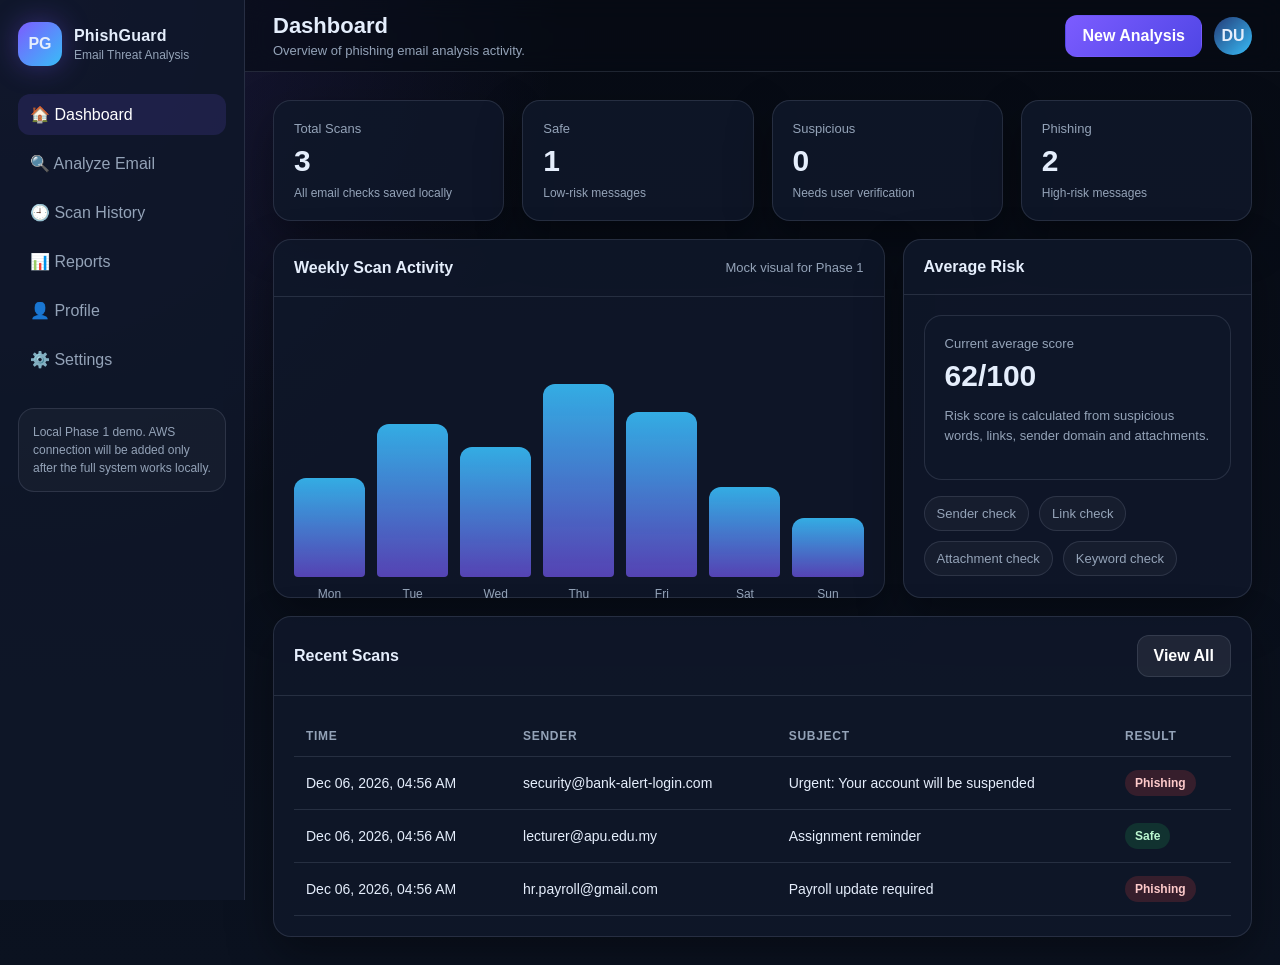
==== wwwroot/pages/index.html @ 2e409d20 "Add gitignore and clean project files" ====
<!doctype html>
<html lang="en">
<head>
  <meta charset="utf-8" />
  <meta name="viewport" content="width=device-width, initial-scale=1" />
  <title>PhishGuard | Dashboard</title>
  <link rel="stylesheet" href="../css/styles.css" />
</head>
<body data-page="dashboard">
  <div class="app-shell">
    <aside class="sidebar">
      <div class="brand">
        <div class="logo">PG</div>
        <div>
          <div class="brand-title">PhishGuard</div>
          <div class="brand-subtitle">Email Threat Analysis</div>
        </div>
      </div>
      <nav class="nav">
        <a href="index.html" data-page="dashboard">🏠 Dashboard</a>
        <a href="analyze.html" data-page="analyze">🔍 Analyze Email</a>
        <a href="scan-history.html" data-page="history">🕘 Scan History</a>
        <a href="reports.html" data-page="reports">📊 Reports</a>
        <a href="profile.html" data-page="profile">👤 Profile</a>
        <a href="settings.html" data-page="settings">⚙️ Settings</a>
      </nav>
      <div class="sidebar-note">Local Phase 1 demo. AWS connection will be added only after the full system works locally.</div>
    </aside>

    <main class="main">
      <header class="topbar">
        <button class="btn mobile-menu" data-mobile-menu>☰</button>
        <div class="page-title">
          <h1>Dashboard</h1>
          <p>Overview of phishing email analysis activity.</p>
        </div>
        <div class="top-actions">
          <a class="btn primary" href="analyze.html">New Analysis</a>
          <div class="avatar">DU</div>
        </div>
      </header>

      <section class="content grid">
        <div class="grid cards">
          <div class="card">
            <div class="label">Total Scans</div>
            <div class="value" id="totalScans">0</div>
            <div class="hint">All email checks saved locally</div>
          </div>
          <div class="card">
            <div class="label">Safe</div>
            <div class="value" id="safeScans">0</div>
            <div class="hint">Low-risk messages</div>
          </div>
          <div class="card">
            <div class="label">Suspicious</div>
            <div class="value" id="suspiciousScans">0</div>
            <div class="hint">Needs user verification</div>
          </div>
          <div class="card">
            <div class="label">Phishing</div>
            <div class="value" id="phishingScans">0</div>
            <div class="hint">High-risk messages</div>
          </div>
        </div>

        <div class="grid two-col">
          <div class="panel">
            <div class="panel-header">
              <h2>Weekly Scan Activity</h2>
              <span class="help-text">Mock visual for Phase 1</span>
            </div>
            <div class="panel-body">
              <div class="mock-chart">
                <div class="bar" style="height: 42%"><span>Mon</span></div>
                <div class="bar" style="height: 65%"><span>Tue</span></div>
                <div class="bar" style="height: 55%"><span>Wed</span></div>
                <div class="bar" style="height: 82%"><span>Thu</span></div>
                <div class="bar" style="height: 70%"><span>Fri</span></div>
                <div class="bar" style="height: 38%"><span>Sat</span></div>
                <div class="bar" style="height: 25%"><span>Sun</span></div>
              </div>
            </div>
          </div>

          <div class="panel">
            <div class="panel-header">
              <h2>Average Risk</h2>
            </div>
            <div class="panel-body">
              <div class="card" style="box-shadow:none">
                <div class="label">Current average score</div>
                <div class="value" id="avgScore">0/100</div>
                <p class="help-text">Risk score is calculated from suspicious words, links, sender domain and attachments.</p>
              </div>
              <div class="pill-row" style="margin-top:16px">
                <span class="check-pill">Sender check</span>
                <span class="check-pill">Link check</span>
                <span class="check-pill">Attachment check</span>
                <span class="check-pill">Keyword check</span>
              </div>
            </div>
          </div>
        </div>

        <div class="panel">
          <div class="panel-header">
            <h2>Recent Scans</h2>
            <a href="scan-history.html" class="btn">View All</a>
          </div>
          <div class="panel-body table-wrap">
            <table>
              <thead>
                <tr>
                  <th>Time</th>
                  <th>Sender</th>
                  <th>Subject</th>
                  <th>Result</th>
                </tr>
              </thead>
              <tbody id="recentScans"></tbody>
            </table>
          </div>
        </div>
      </section>
    </main>
  </div>
  <script src="../js/app.js"></script>
</body>
</html>
---- wwwroot/css/styles.css ----
:root {
  --bg: #070b14;
  --bg-soft: #0b1220;
  --panel: #0f172a;
  --panel-2: #111c31;
  --border: rgba(148, 163, 184, 0.18);
  --text: #e5eefc;
  --muted: #94a3b8;
  --accent: #7c5cff;
  --accent-2: #38bdf8;
  --safe: #22c55e;
  --warning: #f59e0b;
  --danger: #ef4444;
  --shadow: 0 18px 45px rgba(0, 0, 0, 0.35);
}

* {
  box-sizing: border-box;
}

body {
  margin: 0;
  min-height: 100vh;
  font-family: Inter, Segoe UI, Arial, sans-serif;
  background: radial-gradient(circle at top left, rgba(124, 92, 255, 0.18), transparent 35%),
    linear-gradient(180deg, #070b14 0%, #0b1220 100%);
  color: var(--text);
}

a {
  color: inherit;
  text-decoration: none;
}

button,
input,
textarea,
select {
  font-family: inherit;
}

.app-shell {
  display: flex;
  min-height: 100vh;
}

.sidebar {
  width: 245px;
  padding: 22px 18px;
  background: rgba(15, 23, 42, 0.88);
  border-right: 1px solid var(--border);
  position: sticky;
  top: 0;
  height: 100vh;
}

.brand {
  display: flex;
  align-items: center;
  gap: 12px;
  margin-bottom: 28px;
}

.logo {
  width: 44px;
  height: 44px;
  border-radius: 14px;
  background: linear-gradient(135deg, var(--accent), var(--accent-2));
  display: grid;
  place-items: center;
  font-weight: 800;
  box-shadow: 0 0 28px rgba(124, 92, 255, 0.36);
}

.brand-title {
  font-weight: 800;
  letter-spacing: 0.2px;
}

.brand-subtitle {
  color: var(--muted);
  font-size: 12px;
  margin-top: 3px;
}

.nav {
  display: flex;
  flex-direction: column;
  gap: 8px;
}

.nav a {
  display: flex;
  align-items: center;
  gap: 10px;
  color: var(--muted);
  padding: 11px 12px;
  border-radius: 12px;
  transition: 0.18s ease;
}

.nav a:hover,
.nav a.active {
  background: rgba(124, 92, 255, 0.14);
  color: #ffffff;
}

.sidebar-note {
  margin-top: 28px;
  padding: 14px;
  border: 1px solid var(--border);
  border-radius: 16px;
  background: rgba(255, 255, 255, 0.03);
  color: var(--muted);
  font-size: 12px;
  line-height: 1.5;
}

.main {
  flex: 1;
  min-width: 0;
}

.topbar {
  height: 72px;
  padding: 0 28px;
  display: flex;
  align-items: center;
  justify-content: space-between;
  border-bottom: 1px solid var(--border);
  background: rgba(7, 11, 20, 0.56);
  backdrop-filter: blur(12px);
  position: sticky;
  top: 0;
  z-index: 5;
}

.page-title h1 {
  margin: 0;
  font-size: 22px;
}

.page-title p {
  margin: 4px 0 0;
  color: var(--muted);
  font-size: 13px;
}

.top-actions {
  display: flex;
  align-items: center;
  gap: 12px;
}

.avatar {
  width: 38px;
  height: 38px;
  border-radius: 50%;
  background: linear-gradient(135deg, #243b77, #38bdf8);
  display: grid;
  place-items: center;
  font-weight: 800;
}

.content {
  padding: 28px;
}

.btn {
  border: 0;
  border-radius: 12px;
  padding: 11px 16px;
  cursor: pointer;
  font-weight: 700;
  color: #ffffff;
  background: rgba(255, 255, 255, 0.07);
  border: 1px solid var(--border);
  display: inline-flex;
  align-items: center;
  gap: 8px;
}

.btn.primary {
  background: linear-gradient(135deg, var(--accent), #4f46e5);
  border-color: transparent;
}

.btn.danger {
  background: rgba(239, 68, 68, 0.16);
  color: #fecaca;
}

.btn.full {
  width: 100%;
  justify-content: center;
}

.grid {
  display: grid;
  gap: 18px;
}

.cards {
  grid-template-columns: repeat(4, minmax(0, 1fr));
}

.card,
.panel {
  background: rgba(15, 23, 42, 0.88);
  border: 1px solid var(--border);
  border-radius: 18px;
  box-shadow: var(--shadow);
}

.card {
  padding: 20px;
}

.card .label {
  color: var(--muted);
  font-size: 13px;
}

.card .value {
  font-size: 30px;
  font-weight: 800;
  margin-top: 8px;
}

.card .hint {
  color: var(--muted);
  font-size: 12px;
  margin-top: 8px;
}

.panel-header {
  padding: 18px 20px;
  border-bottom: 1px solid var(--border);
  display: flex;
  align-items: center;
  justify-content: space-between;
  gap: 10px;
}

.panel-header h2,
.panel-header h3 {
  margin: 0;
  font-size: 16px;
}

.panel-body {
  padding: 20px;
}

.two-col {
  grid-template-columns: 1.4fr 0.8fr;
}

.three-col {
  grid-template-columns: repeat(3, minmax(0, 1fr));
}

.form-group {
  margin-bottom: 16px;
}

label {
  display: block;
  color: var(--muted);
  margin-bottom: 8px;
  font-size: 13px;
  font-weight: 700;
}

input,
textarea,
select {
  width: 100%;
  color: var(--text);
  background: rgba(255, 255, 255, 0.045);
  border: 1px solid var(--border);
  border-radius: 13px;
  padding: 12px 13px;
  outline: none;
}

textarea {
  min-height: 180px;
  resize: vertical;
}

input:focus,
textarea:focus,
select:focus {
  border-color: rgba(124, 92, 255, 0.7);
  box-shadow: 0 0 0 4px rgba(124, 92, 255, 0.12);
}

.help-text {
  color: var(--muted);
  font-size: 13px;
  line-height: 1.55;
}

.table-wrap {
  overflow-x: auto;
}

table {
  width: 100%;
  border-collapse: collapse;
}

th,
td {
  padding: 13px 12px;
  border-bottom: 1px solid var(--border);
  text-align: left;
  font-size: 14px;
}

th {
  color: var(--muted);
  font-size: 12px;
  text-transform: uppercase;
  letter-spacing: 0.06em;
}

.badge {
  padding: 6px 10px;
  border-radius: 999px;
  font-weight: 800;
  font-size: 12px;
  display: inline-block;
}

.badge.safe {
  color: #bbf7d0;
  background: rgba(34, 197, 94, 0.16);
}

.badge.suspicious {
  color: #fde68a;
  background: rgba(245, 158, 11, 0.16);
}

.badge.phishing,
.badge.danger {
  color: #fecaca;
  background: rgba(239, 68, 68, 0.18);
}

.risk-meter {
  height: 15px;
  background: rgba(255, 255, 255, 0.07);
  border-radius: 999px;
  overflow: hidden;
  border: 1px solid var(--border);
}

.risk-fill {
  height: 100%;
  width: 0%;
  background: linear-gradient(90deg, var(--safe), var(--warning), var(--danger));
  border-radius: 999px;
}

.rule-list {
  padding-left: 20px;
  color: var(--muted);
  line-height: 1.7;
}

.hero {
  min-height: 100vh;
  display: grid;
  place-items: center;
  padding: 32px;
}

.hero-card {
  width: min(1120px, 100%);
  display: grid;
  grid-template-columns: 1.1fr 0.9fr;
  gap: 28px;
  align-items: center;
}

.hero h1 {
  font-size: clamp(36px, 6vw, 64px);
  line-height: 1;
  margin: 0 0 18px;
}

.hero p {
  color: var(--muted);
  font-size: 17px;
  line-height: 1.7;
}

.auth-card {
  width: min(460px, 100%);
  padding: 28px;
}

.auth-wrapper {
  min-height: 100vh;
  display: grid;
  place-items: center;
  padding: 28px;
}

.auth-card h1 {
  margin-top: 0;
}

.alert {
  padding: 12px 14px;
  border-radius: 13px;
  border: 1px solid var(--border);
  background: rgba(255, 255, 255, 0.04);
  color: var(--muted);
  margin-bottom: 16px;
  line-height: 1.5;
}

.mock-chart {
  height: 260px;
  display: flex;
  gap: 12px;
  align-items: end;
  padding-top: 24px;
}

.bar {
  flex: 1;
  min-width: 22px;
  background: linear-gradient(180deg, rgba(56, 189, 248, 0.9), rgba(124, 92, 255, 0.65));
  border-radius: 12px 12px 4px 4px;
  position: relative;
}

.bar span {
  position: absolute;
  bottom: -24px;
  left: 50%;
  transform: translateX(-50%);
  color: var(--muted);
  font-size: 12px;
}

.pill-row {
  display: flex;
  flex-wrap: wrap;
  gap: 10px;
}

.check-pill {
  border: 1px solid var(--border);
  border-radius: 999px;
  padding: 9px 12px;
  color: var(--muted);
  background: rgba(255, 255, 255, 0.035);
  font-size: 13px;
}

.mobile-menu {
  display: none;
}

@media (max-width: 1000px) {
  .cards,
  .three-col,
  .two-col,
  .hero-card {
    grid-template-columns: 1fr;
  }

  .sidebar {
    position: fixed;
    left: -280px;
    z-index: 20;
    transition: left 0.2s ease;
  }

  .sidebar.open {
    left: 0;
  }

  .mobile-menu {
    display: inline-flex;
  }

  .content {
    padding: 18px;
  }

  .topbar {
    padding: 0 18px;
  }
}
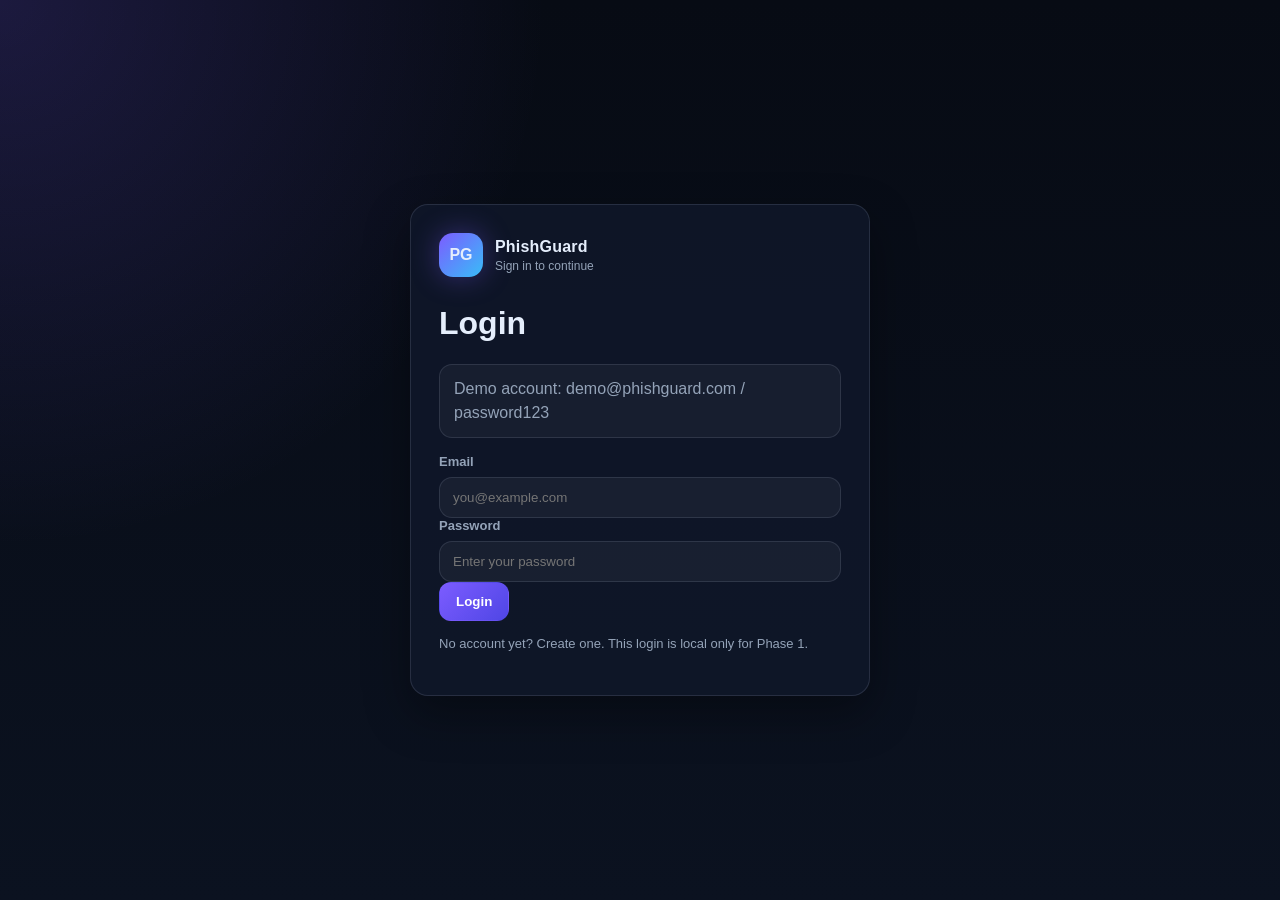
==== commit d9e95dec: "last step before actually hooking to AWS" ====
--- a/wwwroot/pages/index.html
+++ b/wwwroot/pages/index.html
@@ -6,6 +6,7 @@
   <title>PhishGuard | Dashboard</title>
   <link rel="stylesheet" href="../css/styles.css" />
 </head>
+
 <body data-page="dashboard">
   <div class="app-shell">
     <aside class="sidebar">
@@ -16,6 +17,7 @@
           <div class="brand-subtitle">Email Threat Analysis</div>
         </div>
       </div>
+
       <nav class="nav">
         <a href="index.html" data-page="dashboard">🏠 Dashboard</a>
         <a href="analyze.html" data-page="analyze">🔍 Analyze Email</a>
@@ -24,16 +26,22 @@
         <a href="profile.html" data-page="profile">👤 Profile</a>
         <a href="settings.html" data-page="settings">⚙️ Settings</a>
       </nav>
-      <div class="sidebar-note">Local Phase 1 demo. AWS connection will be added only after the full system works locally.</div>
+
+      <div class="sidebar-note">
+        Local development uses MySQL. The final cloud version will connect to Amazon RDS MySQL.
+      </div>
     </aside>
 
     <main class="main">
       <header class="topbar">
         <button class="btn mobile-menu" data-mobile-menu>☰</button>
+        <button class="btn" data-logout>Logout</button>
+
         <div class="page-title">
           <h1>Dashboard</h1>
           <p>Overview of phishing email analysis activity.</p>
         </div>
+
         <div class="top-actions">
           <a class="btn primary" href="analyze.html">New Analysis</a>
           <div class="avatar">DU</div>
@@ -44,22 +52,25 @@
         <div class="grid cards">
           <div class="card">
             <div class="label">Total Scans</div>
-            <div class="value" id="totalScans">0</div>
-            <div class="hint">All email checks saved locally</div>
+            <div class="value" id="statTotal">0</div>
+            <div class="hint">All email checks saved in the backend database</div>
           </div>
+
           <div class="card">
             <div class="label">Safe</div>
-            <div class="value" id="safeScans">0</div>
+            <div class="value" id="statSafe">0</div>
             <div class="hint">Low-risk messages</div>
           </div>
+
           <div class="card">
             <div class="label">Suspicious</div>
-            <div class="value" id="suspiciousScans">0</div>
-            <div class="hint">Needs user verification</div>
+            <div class="value" id="statSuspicious">0</div>
+            <div class="hint">Requires user verification</div>
           </div>
+
           <div class="card">
             <div class="label">Phishing</div>
-            <div class="value" id="phishingScans">0</div>
+            <div class="value" id="statPhishing">0</div>
             <div class="hint">High-risk messages</div>
           </div>
         </div>
@@ -68,8 +79,9 @@
           <div class="panel">
             <div class="panel-header">
               <h2>Weekly Scan Activity</h2>
-              <span class="help-text">Mock visual for Phase 1</span>
+              <span class="help-text">Demo visual for presentation</span>
             </div>
+
             <div class="panel-body">
               <div class="mock-chart">
                 <div class="bar" style="height: 42%"><span>Mon</span></div>
@@ -85,14 +97,18 @@
 
           <div class="panel">
             <div class="panel-header">
-              <h2>Average Risk</h2>
+              <h2>Detection Checks</h2>
             </div>
+
             <div class="panel-body">
               <div class="card" style="box-shadow:none">
-                <div class="label">Current average score</div>
-                <div class="value" id="avgScore">0/100</div>
-                <p class="help-text">Risk score is calculated from suspicious words, links, sender domain and attachments.</p>
+                <div class="label">Rule-based phishing analysis</div>
+                <div class="value">Active</div>
+                <p class="help-text">
+                  The system checks sender address, suspicious keywords, links, and attachment names before calculating a risk score.
+                </p>
               </div>
+
               <div class="pill-row" style="margin-top:16px">
                 <span class="check-pill">Sender check</span>
                 <span class="check-pill">Link check</span>
@@ -108,23 +124,17 @@
             <h2>Recent Scans</h2>
             <a href="scan-history.html" class="btn">View All</a>
           </div>
-          <div class="panel-body table-wrap">
-            <table>
-              <thead>
-                <tr>
-                  <th>Time</th>
-                  <th>Sender</th>
-                  <th>Subject</th>
-                  <th>Result</th>
-                </tr>
-              </thead>
-              <tbody id="recentScans"></tbody>
-            </table>
+
+          <div class="panel-body">
+            <p class="help-text">
+              Open the Scan History page to view all saved records retrieved from the backend database.
+            </p>
           </div>
         </div>
       </section>
     </main>
   </div>
+
   <script src="../js/app.js"></script>
 </body>
-</html>
+</html>
